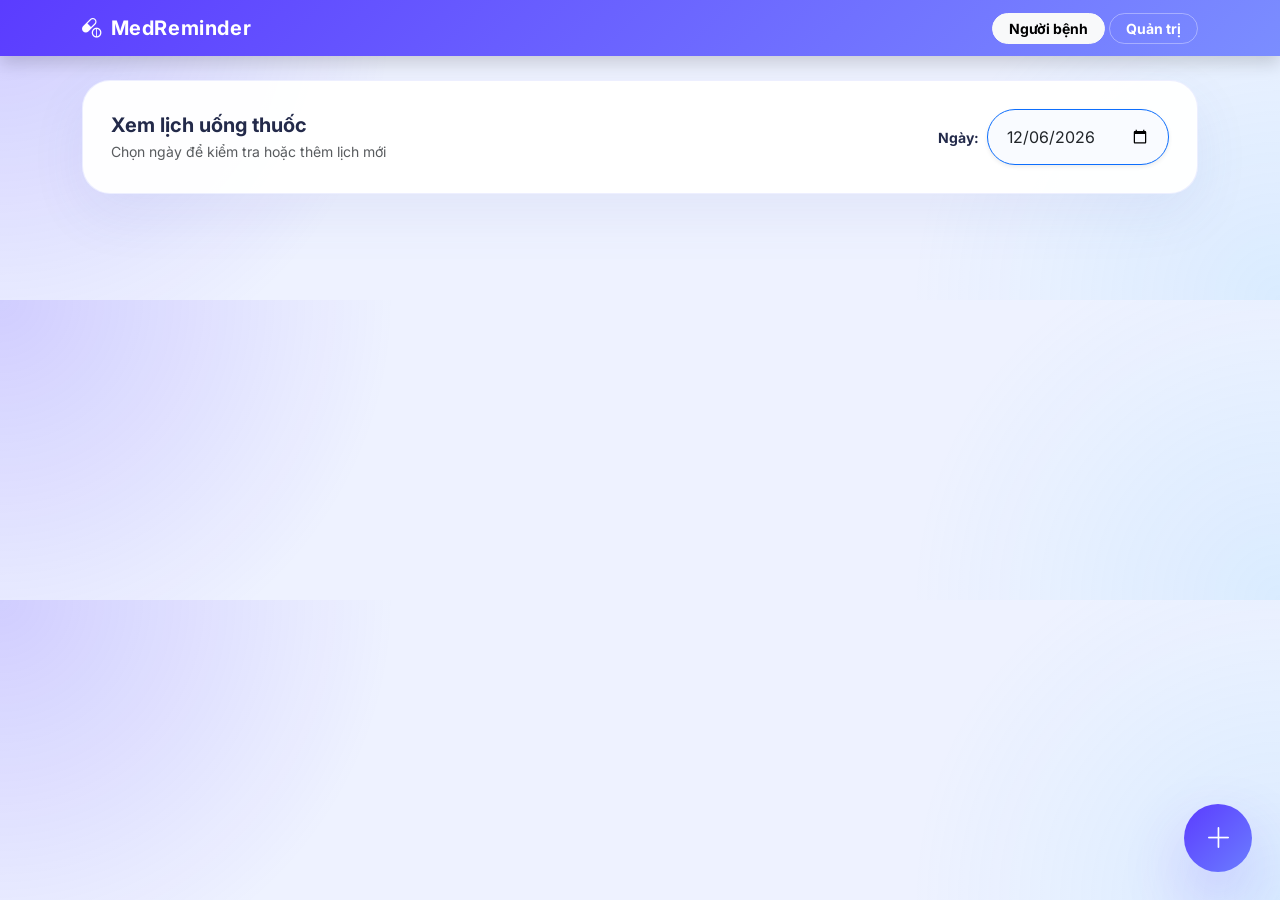
==== index.html @ 4197f3d3 "1" ====
<!DOCTYPE html>
<html lang="vi">
<head>
    <meta charset="UTF-8">
    <meta name="viewport" content="width=device-width, initial-scale=1.0">
    <title>MedReminder - Quản lý & Theo dõi</title>
    <link href="https://fonts.googleapis.com/css2?family=Inter:wght@400;600;700&display=swap" rel="stylesheet">
    <link href="https://cdn.jsdelivr.net/npm/bootstrap@5.3.0/dist/css/bootstrap.min.css" rel="stylesheet">
    <link rel="stylesheet" href="https://cdn.jsdelivr.net/npm/bootstrap-icons@1.11.0/font/bootstrap-icons.css">
    <style>
        :root {
            --primary: #5b3cff;
            --secondary: #7588ff;
            --success: #22c392;
            --danger: #ff5d7a;
            --bg: #eef2ff;
            --surface: #ffffff;
            --surface-soft: #f6f7ff;
            --text: #232a4a;
            --muted: #6f7b9d;
            --border: rgba(110, 125, 255, 0.14);
            --shadow: 0 30px 80px rgba(50, 63, 128, 0.1);
        }

        body {
            font-family: 'Inter', sans-serif;
            background: radial-gradient(circle at top left, rgba(91, 60, 255, 0.2), transparent 30%),
                        radial-gradient(circle at bottom right, rgba(95, 196, 255, 0.14), transparent 28%),
                        var(--bg);
            color: var(--text);
            padding-bottom: 100px;
        }

        .navbar {
            background: linear-gradient(135deg, rgba(91, 60, 255, 1), rgba(117, 136, 255, 0.95));
            border: none;
            box-shadow: 0 24px 70px rgba(49, 67, 160, 0.18);
        }

        .navbar .navbar-brand {
            letter-spacing: 0.03em;
        }

        .navbar .btn {
            border-radius: 999px;
            font-weight: 700;
        }

        .hero-panel {
            background: rgba(255,255,255,0.98);
            border: 1px solid rgba(110, 125, 255, 0.16);
            border-radius: 36px;
            padding: 36px;
            box-shadow: 0 35px 95px rgba(49, 67, 160, 0.14);
            margin-bottom: 30px;
            position: relative;
            overflow: hidden;
        }

        .hero-panel::before {
            content: '';
            position: absolute;
            top: -30px;
            right: -90px;
            width: 260px;
            height: 260px;
            background: radial-gradient(circle, rgba(91, 60, 255, 0.20), transparent 55%);
            filter: blur(14px);
            pointer-events: none;
        }

        .hero-panel::after {
            content: '';
            position: absolute;
            bottom: -40px;
            left: -40px;
            width: 180px;
            height: 180px;
            background: radial-gradient(circle, rgba(117, 136, 255, 0.14), transparent 60%);
            filter: blur(12px);
            pointer-events: none;
        }

        .hero-badge {
            display: inline-flex;
            align-items: center;
            gap: 0.5rem;
            padding: 0.75rem 1rem;
            border-radius: 999px;
            background: rgba(91, 60, 255, 0.09);
            color: var(--primary);
            font-size: 0.9rem;
            font-weight: 700;
            margin-bottom: 1.5rem;
            position: relative;
            z-index: 1;
        }

        .hero-panel h2 {
            font-size: clamp(2.2rem, 2.8vw, 3rem);
            letter-spacing: -0.04em;
            margin-bottom: 0.75rem;
            position: relative;
            z-index: 1;
        }

        .hero-panel p {
            color: var(--muted);
            max-width: 730px;
            position: relative;
            z-index: 1;
        }

        .hero-actions {
            margin-top: 1.75rem;
            position: relative;
            z-index: 1;
        }

        .hero-stat {
            background: var(--surface-soft);
            border: 1px solid rgba(110, 125, 255, 0.12);
            border-radius: 22px;
            padding: 22px 26px;
            min-width: 150px;
            box-shadow: inset 0 0 0 1px rgba(255,255,255,0.75);
        }

        .next-card {
            background: #ffffff;
            border: 1px solid rgba(91, 60, 255, 0.12);
            border-radius: 24px;
            padding: 24px;
            box-shadow: 0 18px 46px rgba(91, 60, 255, 0.08);
        }

        .next-card h5 {
            margin-bottom: 0.85rem;
        }

        .reminder-time {
            font-size: 2.35rem;
            letter-spacing: -0.04em;
            color: var(--primary);
        }

        .reminder-meta {
            color: var(--muted);
        }

        .hero-stat h3 {
            font-size: 1.9rem;
            margin-bottom: 0.35rem;
            color: var(--text);
        }

        .hero-stat small {
            color: var(--muted);
        }

        .card-med {
            border: none;
            border-radius: 28px;
            box-shadow: 0 20px 65px rgba(50, 63, 128, 0.12);
            transition: transform 0.25s ease, box-shadow 0.25s ease;
            background: linear-gradient(180deg, #ffffff, #f7f8ff);
            position: relative;
            overflow: hidden;
        }

        .card-med::before {
            content: '';
            position: absolute;
            top: 0;
            left: 0;
            width: 100%;
            height: 6px;
            background: linear-gradient(90deg, rgba(91, 60, 255, 1), rgba(117, 136, 255, 0.8));
        }

        .card-med:hover {
            transform: translateY(-8px);
            box-shadow: 0 28px 80px rgba(50, 63, 128, 0.16);
        }

        .card-med .card-body {
            padding: 26px 24px 22px;
        }

        .med-name {
            font-size: 1.15rem;
            letter-spacing: -0.02em;
        }

        .is-taken {
            background: #eef4ff !important;
        }

        .is-taken .med-name {
            text-decoration: line-through;
            color: #8d99c7;
        }

        .filter-section {
            background: rgba(255,255,255,0.96);
            padding: 28px;
            border-radius: 28px;
            border: 1px solid rgba(110, 125, 255, 0.12);
            box-shadow: 0 20px 55px rgba(82, 94, 180, 0.08);
            margin-bottom: 30px;
        }

        .time-badge {
            background: rgba(91, 60, 255, 0.08);
            color: var(--primary);
            padding: 8px 18px;
            border-radius: 999px;
            font-weight: 700;
        }

        .form-control,
        .form-control:focus,
        .form-control:focus-visible {
            border-radius: 999px;
            border: 1px solid rgba(110, 125, 255, 0.2);
            box-shadow: none;
            padding: 0.95rem 1.15rem;
            background: #f9fbff;
        }

        .form-control:focus {
            border-color: rgba(91, 60, 255, 0.35);
        }

        .btn-primary {
            background: var(--primary);
            border-color: transparent;
            box-shadow: 0 16px 34px rgba(91, 60, 255, 0.18);
        }

        .btn-primary:hover {
            background: #4238ff;
        }

        .btn-outline-light {
            color: #ffffff;
            border-color: rgba(255,255,255,0.35);
        }

        .btn-outline-light:hover {
            color: white;
            background: rgba(255,255,255,0.12);
        }

        .fab-add {
            position: fixed;
            bottom: 28px;
            right: 28px;
            width: 68px;
            height: 68px;
            background: linear-gradient(135deg, var(--primary), #6b7dff);
            color: white;
            border-radius: 50%;
            display: flex;
            align-items: center;
            justify-content: center;
            font-size: 28px;
            box-shadow: 0 28px 64px rgba(91, 60, 255, 0.24);
            border: none;
            z-index: 1000;
            transition: transform 0.2s ease, background 0.2s ease;
        }

        .fab-add:hover {
            transform: scale(1.08);
            background: #3829ff;
        }

        #loading-overlay {
            position: fixed;
            top: 0;
            left: 0;
            width: 100%;
            height: 100%;
            background: rgba(255,255,255,0.78);
            z-index: 9999;
            display: flex;
            align-items: center;
            justify-content: center;
            backdrop-filter: blur(4px);
        }

        .schedule-empty {
            min-height: 240px;
            display: flex;
            align-items: center;
            justify-content: center;
            color: var(--muted);
        }

        .modal-content {
            border-radius: 28px;
            overflow: hidden;
            border: 1px solid rgba(110, 125, 255, 0.12);
        }

        .modal-body .form-control {
            border-radius: 18px;
            padding: 0.95rem 1.25rem;
            background: #f7f8ff;
        }
    </style>
</head>
<body>
    <div id="loading-overlay" class="d-none">
        <div class="spinner-border text-primary" role="status"></div>
    </div>

    <nav class="navbar navbar-dark sticky-top shadow">
        <div class="container">
            <a class="navbar-brand fw-bold" href="#"><i class="bi bi-capsule-pill me-2"></i>MedReminder</a>
            <div>
                <a href="index.html" class="btn btn-light btn-sm rounded-pill px-3 fw-bold">Người bệnh</a>
                <a href="admin.html" class="btn btn-outline-light btn-sm rounded-pill px-3">Quản trị</a>
            </div>
        </div>
    </nav>

    <div class="container mt-4">
        <div class="filter-section d-flex flex-wrap align-items-center justify-content-between gap-3">
            <div>
                <h5 class="fw-bold mb-1">Xem lịch uống thuốc</h5>
                <p class="text-muted small mb-0">Chọn ngày để kiểm tra hoặc thêm lịch mới</p>
            </div>
            <div class="d-flex align-items-center gap-2">
                <label class="fw-bold small">Ngày:</label>
                <input type="date" id="dateFilter" class="form-control rounded-pill border-primary shadow-sm">
            </div>
        </div>

        <div class="row g-4" id="scheduleContainer">
            </div>
    </div>

    <button class="fab-add" data-bs-toggle="modal" data-bs-target="#addModal">
        <i class="bi bi-plus-lg"></i>
    </button>

    <div class="modal fade" id="addModal" tabindex="-1">
        <div class="modal-dialog modal-dialog-centered">
            <div class="modal-content border-0 shadow" style="border-radius: 25px;">
                <div class="modal-body p-4">
                    <h5 class="fw-bold mb-4">Thêm lịch nhắc mới</h5>
                    <div class="mb-3">
                        <label class="small fw-bold mb-1">Tên thuốc</label>
                        <input type="text" id="newMedName" class="form-control rounded-pill border-light bg-light p-3" placeholder="Ví dụ: Paracetamol">
                    </div>
                    <div class="mb-3">
                        <label class="small fw-bold mb-1">Giờ uống</label>
                        <input type="time" id="newMedTime" class="form-control rounded-pill border-light bg-light p-3">
                    </div>
                    <div class="d-grid gap-2 mt-4">
                        <button class="btn btn-primary rounded-pill py-3 fw-bold" id="btnSaveQuick">Lưu lịch nhắc</button>
                        <button class="btn btn-light rounded-pill py-3 text-muted" data-bs-dismiss="modal">Hủy</button>
                    </div>
                </div>
            </div>
        </div>
    </div>

    <script src="https://code.jquery.com/jquery-3.6.0.min.js"></script>
    <script src="https://cdn.jsdelivr.net/npm/bootstrap@5.3.0/dist/js/bootstrap.bundle.min.js"></script>
    <script>
        const API_URL = "https://6a06dc73c83ba8ad9b3e047a.mockapi.io/schedules";

        function getLocalDateString(dateObj) {
            const year = dateObj.getFullYear();
            const month = String(dateObj.getMonth() + 1).padStart(2, '0');
            const day = String(dateObj.getDate()).padStart(2, '0');
            return `${year}-${month}-${day}`;
        }

        function normalizeDateValue(rawDate) {
            if (!rawDate) return '';
            return rawDate.split('T')[0];
        }

        $(document).ready(() => {
            const today = getLocalDateString(new Date());
            $('#dateFilter').val(today);
            loadSchedules(today);
        });

        $('#dateFilter').change(function() {
            loadSchedules($(this).val());
        });

        async function loadSchedules(selectedDate) {
            $('#loading-overlay').removeClass('d-none');
            try {
                const res = await fetch(API_URL);
                const data = await res.json();
                
                const filtered = data.filter(item => normalizeDateValue(item.date) === selectedDate);
                filtered.sort((a, b) => a.time.localeCompare(b.time));

                const container = $('#scheduleContainer').empty();
                if (filtered.length === 0) {
                    container.append('<div class="text-center mt-5"><p>Trống lịch cho ngày này</p></div>');
                    $('#nextReminderTime').text('--:--');
                    $('#nextReminderName').text('Chưa có lịch hôm nay');
                } else {
                    const nextReminder = filtered.find(item => !item.isTaken) || filtered[0];
                    $('#nextReminderTime').text(nextReminder.time || '--:--');
                    $('#nextReminderName').text(nextReminder.medName || 'Chưa có lịch hôm nay');
                }

                filtered.forEach(item => {
                    const displayDate = normalizeDateValue(item.date) || selectedDate;
                    container.append(`
                        <div class="col-md-6 col-lg-4">
                            <div class="card card-med p-3 ${item.isTaken ? 'is-taken' : ''}">
                                <div class="card-body">
                                    <div class="d-flex justify-content-between mb-3">
                                        <span class="time-badge"><i class="bi bi-alarm me-1"></i>${item.time}</span>
                                        ${item.isTaken ? '<span class="badge bg-success rounded-pill px-3">Đã xong</span>' : '<span class="badge bg-warning text-dark rounded-pill px-3">Chờ uống</span>'}
                                    </div>
                                    <h5 class="med-name fw-bold mb-2">${item.medName}</h5>
                                    <p class="text-muted small mb-4">Ngày nhắc: ${displayDate}</p>
                                    <button class="btn w-100 rounded-pill fw-bold transition ${item.isTaken ? 'btn-outline-secondary' : 'btn-primary shadow'}" 
                                            onclick="markAsTaken('${item.id}', ${item.isTaken})">
                                        ${item.isTaken ? 'Hoàn tác' : 'Đã uống thuốc'}
                                    </button>
                                </div>
                            </div>
                        </div>
                    `);
                });
            } catch (error) { console.error(error); } 
            finally { $('#loading-overlay').addClass('d-none'); }
        }

        // Chức năng THÊM NHANH (POST)
        $('#btnSaveQuick').click(async function() {
            const medName = $('#newMedName').val();
            const time = $('#newMedTime').val();
            const date = $('#dateFilter').val();

            if(!medName || !time) return alert("Vui lòng nhập đủ thông tin!");

            $('#loading-overlay').removeClass('d-none');
            await fetch(API_URL, {
                method: 'POST',
                headers: { 'Content-Type': 'application/json' },
                body: JSON.stringify({ medName, time, isTaken: false, date })
            });

            $('#addModal').modal('hide');
            $('#newMedName').val('');
            loadSchedules(date);
        });

        async function markAsTaken(id, currentStatus) {
            await fetch(`${API_URL}/${id}`, {
                method: 'PUT',
                headers: { 'Content-Type': 'application/json' },
                body: JSON.stringify({ isTaken: !currentStatus })
            });
            loadSchedules($('#dateFilter').val());
        }
    </script>
</body>
</html>
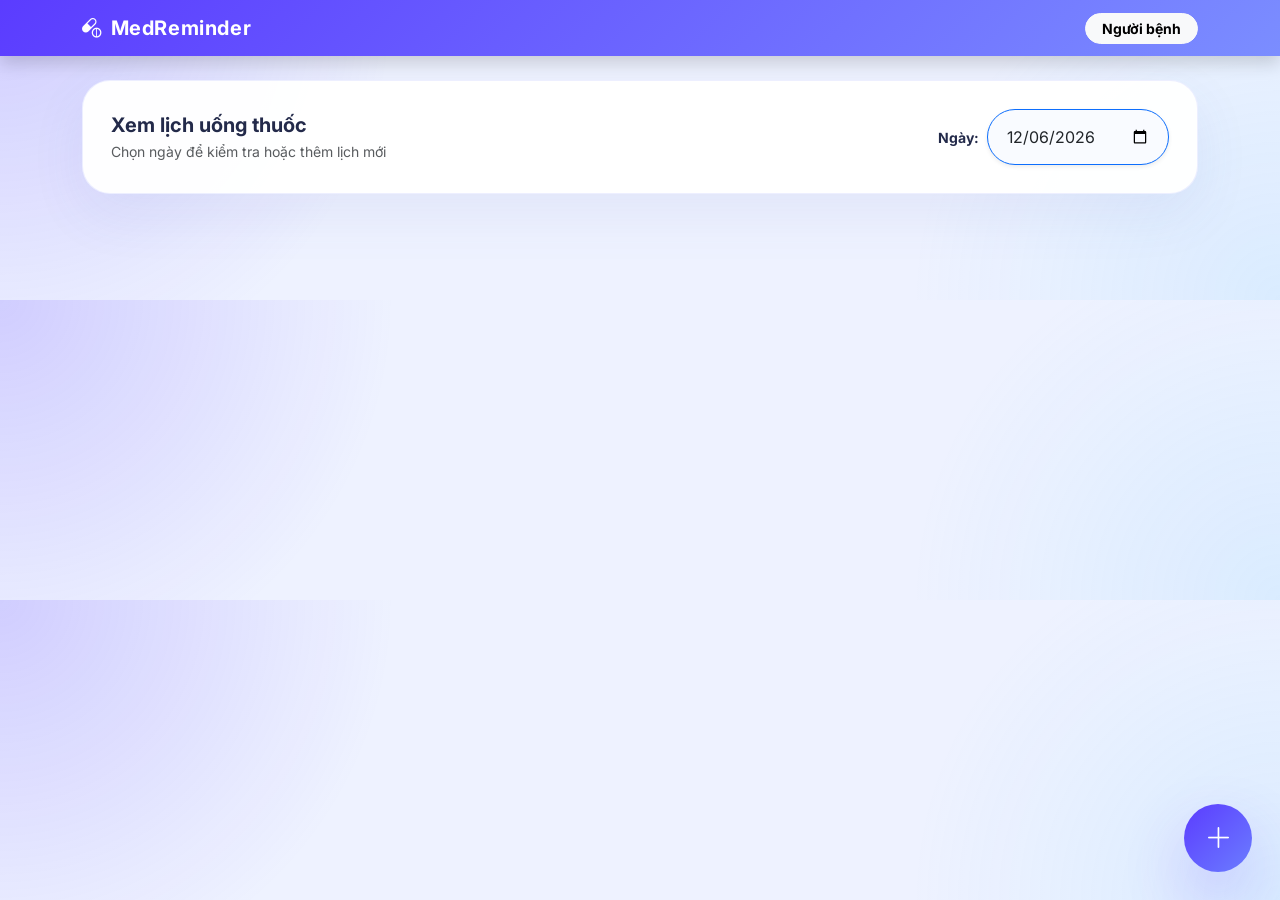
==== commit a31be8f8: "ok" ====
--- a/index.html
+++ b/index.html
@@ -469,5 +469,29 @@
             loadSchedules($('#dateFilter').val());
         }
     </script>
+    <script>
+        (function() {
+            const STORAGE_KEY = 'medreminder_standalone_current_user';
+
+            function getCurrentUser() {
+                try {
+                    const raw = localStorage.getItem(STORAGE_KEY);
+                    if (!raw) return null;
+                    return JSON.parse(raw);
+                } catch (error) {
+                    return null;
+                }
+            }
+
+            const currentUser = getCurrentUser();
+            const adminLink = document.querySelector('a[href="admin.html"]');
+
+            if (!currentUser || currentUser.role !== 'admin') {
+                if (adminLink) {
+                    adminLink.remove();
+                }
+            }
+        })();
+    </script>
 </body>
 </html>
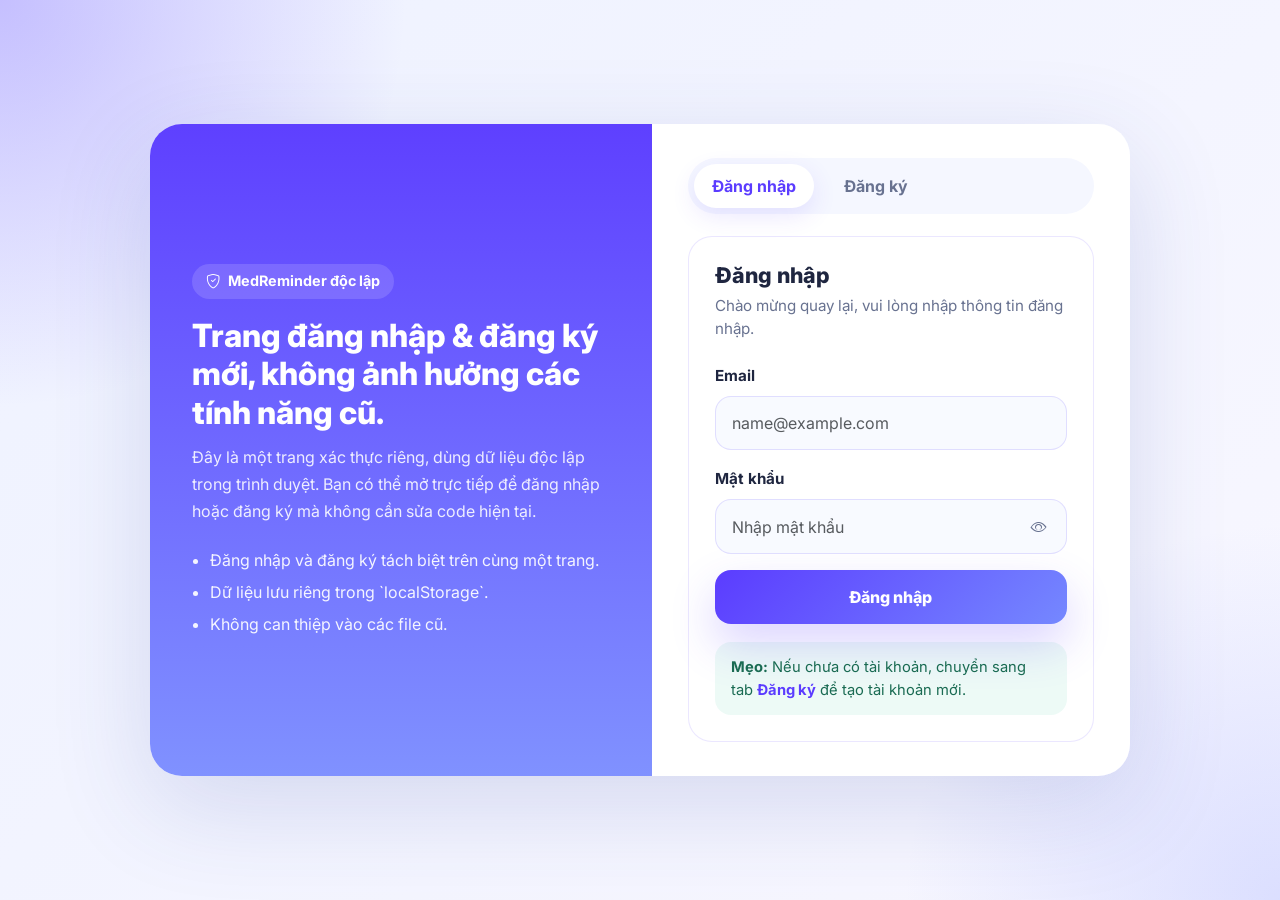
==== commit 468c51d2: "2" ====
--- a/index.html
+++ b/index.html
@@ -484,9 +484,15 @@
             }
 
             const currentUser = getCurrentUser();
+
+            if (!currentUser) {
+                window.location.replace('auth-standalone.html');
+                return;
+            }
+
             const adminLink = document.querySelector('a[href="admin.html"]');
 
-            if (!currentUser || currentUser.role !== 'admin') {
+            if (currentUser.role !== 'admin') {
                 if (adminLink) {
                     adminLink.remove();
                 }
